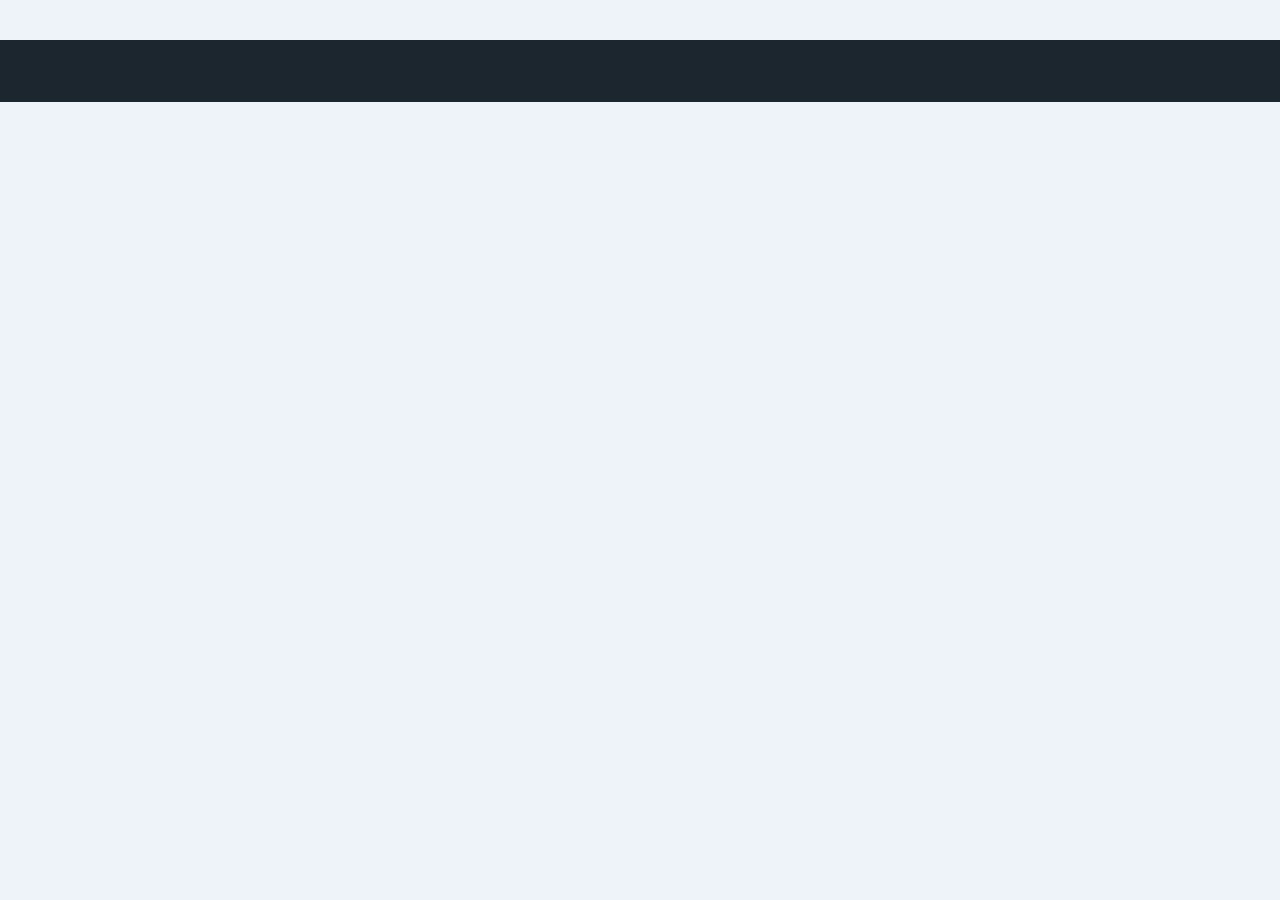
==== about.html @ c552fbfa "payapi-multi-page-web-site project" ====
<!DOCTYPE html>
<html lang="en">
  <head>
    <meta charset="UTF-8" />
    <meta name="viewport" content="width=device-width, initial-scale=1.0" />

    <link rel="icon" type="image/png" sizes="32x32" href="./img/favicon-32x32.png" />
    <!-- links bootstrap  -->
    <link rel="stylesheet" href="./libs/bootstrap-5.2.3-dist/css/bootstrap.min.css">
    <title>About Page | PayAPI Website </title>
    <!-- links main.css file -->
    <link rel="stylesheet" href="./css/main.css">
  </head>

  <body>
   
    <!-- SITE-HEADER -->
    <div class="site-header-hero">
      <header class="site-header"></header>
    </div>
    <!-- SITE-HEADER -->

    <!-- CONTACT-SECTION -->
    <section class="about"></section>
    <!-- CONTACT-SECTION -->

    <!-- SITE-FOOTER -->

    <footer class="site-footer">

    </footer>

    <!-- SITE-FOOTER -->
    <script src="./libs/bootstrap-5.2.3-dist/js/bootstrap.bundle.min.js"></script>

  </body>

</html>
---- css/main.css ----
@import url(./fonts.css);
/* Castom props */
:root {
  --Prymry-color: #ba4270;
  --Link-Water-White: #fbfcfe;
  --Juan-blue: #36536b;
  --Mirage-blue: #1b262f;
  --primry-hover: #da6d97;
  --primry-active: #ba4270;
  --light-juan-blue: #6c8294;
  --Public-Sans: "Public Sans";
  --DM-Serif-Display: "DM Serif Display";
  --bg-body: #edf3f8;
}
/* BTN */

.primary-btn {
  display: block;
  padding: 15px 25px;
  border-radius: 24px;
  background: var(--Prymry-color);
  box-shadow: 10px 10px 25px -10px rgba(54, 83, 107, 0.25);
  text-align: center;
  color: var(--Link-Water-White);
  font-family: "Public Sans";
  font-size: 15px;
  font-weight: 700;
  letter-spacing: -0.115px;
  width: max-content;
  transition: .4s;
}
.primary-btn:hover {
  background-color: var(--primry-hover);
  color: var(--Link-Water-White);
  cursor: pointer;
}
.primary-btn:active {
  opacity: 0.25;
} 

.secondary-btn {
  display: block;
  padding: 16px 32px;
  border-radius: 24px;
  border: 2px solid var(--Link-Water-White);
  text-align: center;
  font-family: var(--Public-Sans);
  font-weight: 700;
  font-size: 15px;
  letter-spacing: -0.115px;
  background-color: transparent;
  width: max-content;
  color: var(--Link-Water-White);
  transition: .4s;
}
.secondary-btn:hover {
  background-color: var(--Link-Water-White);
  color: var(--Mirage-blue);
  cursor: pointer;
}
.secondary-btn:active {
  opacity: 0.25;
  background-color: transparent;
  color: var(--Link-Water-White);
} 
.all-btn {
  display: block;
  padding: 15px 26px;
  border-radius: 24px;
  border: 1px solid #36536B;
  text-align: center;
  font-family: var(--Public-Sans);
  font-weight: 700;
  font-size: 15px;
  letter-spacing: -0.115px;
  background-color: var(--Link-Water-White);
  width: max-content;
  color: var(--Juan-blue);
  transition: .4s;
}
.all-btn:hover {
  background-color: var(--Juan-blue);
  color: var(--Link-Water-White);
  cursor: pointer;
}
.all-btn:active {
  opacity: 0.25;
  background-color: var(--Link-Water-White);
  color: var(--Juan-blue);
} 
.site-header-hero .btn{
 padding: 10px 20px;
}
.site-header-hero-content{
  display: flex;
  align-items: center;
  gap: 64px;
}
/* BTN */

/* GLOBAL STYL */
*{
  margin: 0;
  padding: 0;
  box-sizing: border-box;
}
a {
  text-decoration: none;
}
ul {
  list-style: none;
}

body {
  font-family: var(--DM-Serif-Display);
  background: #EDF3F8;
}
/* GLOBAL STYL */
.container {
  max-width: 1158px;
  width: 100%;
  padding-left: 24px;
  padding-right: 24px;
}
/* SITE-HEADER */
.site-header-hero {
}
.site-header {
  padding-top: 40px;
  display: flex;
  justify-content: center;
  align-items: center;
  
}

.site-header__wraper {
  /* padding-right: 64px; */

}
.site-header__logo {
}
.site-header__nav {
  width: 80%;
  display: flex;
  align-items: center;
 justify-content:space-between;

}
.nav-list {
 display: flex;
 align-items: center;
 justify-content: center;
 column-gap: 40px;
 padding: 0 !important;
 margin: 0 !important;
}
.nav-item {

}
.nav-link {
  color: #36536B;
  font-family: "Public Sans";
  font-size: 15px;
  font-weight: 700;
  opacity: 0.7;
}
.site-header__wraper{
  display: flex;
  align-items: center;
  justify-content: space-between;
  width: 100%;
}
/* SITE-HEADER */

/* SITE-HERO */
.site-hero{
  margin-top: 80px;
  margin-bottom: 75px;
}
.site-hero__title {
 color: var(--Juan-blue);
  font-size: 72px;
  /* font-size: calc(72 + 12 * (100vw / 1440)); */
  font-weight: 400;
  line-height: 72px;
  letter-spacing: -0.554px;
  padding-bottom: 35px; 
}
.site-hero__input {
  background-color: white;
  max-width: 445px;
  width: 100%;
  /* height: 48px; */
  border-radius: 24px;
  box-shadow: 10px 10px 25px -10px rgba(54, 83, 107, 0.25);
  padding-top: 0 !important;

}
.form-control{
  border: none;
  background-color: transparent;
  border-radius: 24px;
  font-family: "Public Sans";
  font-size: 15px;
  font-weight: 700;
} 

.site-hero__text {
  color: var(--light-juan-blue);
  font-family: "Public Sans";
  font-size: 15px;
  font-weight: 400;
  padding-top: 6px;
}
.site-hero__contact-us {
  color: #6C8294;
  font-family: "Public Sans";
  font-size: 15px;
  font-weight: 700;
  text-decoration-line: underline;
}
.site-hero__image {
  max-width: 780px;
  width: 100%;
  height: 760px;
  display: flex;
  justify-content: center;
  align-items: center;
 
}
.hero-foto{
  width: 233px;
  height: 465px;
  margin: 0 auto;
  display: block;
}
.hero-wrapper{
  display: flex;
  align-items: center;
  justify-content: space-between !important;
}
.site-menu__line{
  display: none;
  width: 50px;
  height: 3px;
  background-color: black;
}
.site-menu__bar{
  display: none;
}
/* SITE-HERO */

/* SITE-MAIN */
/* partner */
.partner {
  background-color: var(--Mirage-blue);
  width: 100%;
  height: 472px;
}
.partner-title {
  color: var(--Link-Water-White);
  font-family: "DM Serif Display";
  font-size: 48px;
  font-weight: 400;
  line-height: 56px; 
  letter-spacing: -0.369px;
  padding-top: 100px;
}
.partner-text {
  max-width: 445px;
  width: 100%;
  color: var(--Link-Water-White);
  font-family: "Public Sans";
  font-size: 15px;
  font-weight: 400;
  line-height: 28px; 
  opacity: 0.7;
  padding-top: 24px;
  padding-bottom: 32px;

}
.wraper {
  row-gap: 40px;
}
.btn{
  border-radius: 30px !important;
  margin-top: 0 !important;
}
/* partner */

/* how-use */

.the-first__section {
  display: flex;
  align-items: center;
  padding-top: 100px;

}
.how-use__desc{
  
}
.how-use__title {
  color: #36536B;
  font-size: 48px;
  font-weight: 400;
  line-height: 56px;
  letter-spacing: -0.369px;
  padding-bottom: 16px;
}
.how-use__text {
  max-width: 445px;
  width: 100%;
  color: #6C8294;
  font-family: "Public Sans";
  font-size: 15px;
  font-weight: 400;
  line-height: 28px; 
}
.implement-image{
  width: 600px;
  height: 450px;
  justify-content: space-between;
}

.row {
}
.the-second__section {
  display: flex;
  flex-direction: row-reverse;
  align-items: center;  
  justify-content: center;
}
.col-6 {
}
.simple-image {
  width:600px ;
  height: 550px;
  margin: 0 !important;
  padding: 0 !important;
}
.the-second__section--desc {
}
.how-use__title {

}
.how-use__text {
}
.text {

}
/* how-use */
.service {
  padding-top: 80px;
}
.card {
  background-color: transparent;
  border: unset;
  text-align: center;
  display: flex;
  justify-content: center;
  align-items: center;
}
.card-body {
  padding-top: 32px;
}
.card-title {
  padding-bottom: 10px;
  color: #36536B;
  font-family: "Public Sans";
  font-size: 18px;
  font-weight: 700;
  line-height: 25px;
  letter-spacing: -0.138px;
}
.card-text {
  color: #6C8294;
  text-align: center;
  font-family: "Public Sans";
  font-size: 15px;
  font-weight: 400;
  line-height: 25px;
  letter-spacing: -0.115px;
}

/* ready-to__strat */
.ready-wrapper {
  display: flex;
  align-items: center;
  justify-content: space-between;
  padding-top: 90px;
  padding-bottom: 96px;
}
/* SITE-MAIN */

/* PRICING */
.pricing {
  padding-top: 87px;
 
}
.container {
}
.pricing-title {
  color: #36536B;
  font-family: "DM Serif Display";
  font-size: 56px;
  font-weight: 400;
  line-height: 56px;
  letter-spacing: -0.431px;
}
.site-main {
}
.service {
}
.card-group {
}
.card {
}
.card-body {
  display: flex;
  flex-direction: column;
  align-items: start;
 text-align: start;
}
.card-title {
  color: #BA4270;
  font-family: "DM Serif Display";
  font-size: 32px;
  font-weight: 400;
  line-height: 40px; 
  letter-spacing: -0.246px;
}
.card-text {
  text-align: start;
  color: #6C8294;
  font-family: "Public Sans";
  font-size: 15px;
  font-weight: 400;
  line-height: 28px; 
}
.main-title__course {
  color: #36536B;
  font-family: "DM Serif Display";
  font-size: 56px;
  font-weight: 400;
  line-height: 72px; 
  letter-spacing: -0.431px;
}
.card-line {
  width: 350px;
  height: 1px;
  opacity: 0.25;
  background: #36536B;
  margin-top: 10px;
  margin-bottom: 15px;
}
.service-card__list {
}
.service-card__item {
  color: #36536B;
  font-family: "Public Sans";
  font-size: 16px;
  font-weight: 400;
  line-height: 28px;
}
.btn {
  margin-top: 10px;
}
.all-btn {
}

/* PRICING */









































/* SITE-FOOTER */
.site-footer {
  background-color: var(--Mirage-blue);
  padding-top: 31px;
  padding-bottom: 31px;
  
}
.footer-wrapper {
  width: 100%;
  display: flex;
  align-items: center;
  justify-content: space-between;
}
.footer-content {
  display: flex;
  align-items: center;
  gap: 64px;

}
.footer-list {
  display: flex;
  align-items: center;
  gap: 40px;
  padding: 0 !important;
  margin: 0 !important;
}
.footer-link {
  color: var(--Link-Water-White);
  font-family: "Public Sans";
  font-size: 15px;
  font-weight: 700;
  

}
.footer-link:hover {
  color: var(--Link-Water-White);
  opacity: 0.7;
}
.footer-link:active {
  color: var(--Link-Water-White);
  
}

/* SITE-FOOTER */
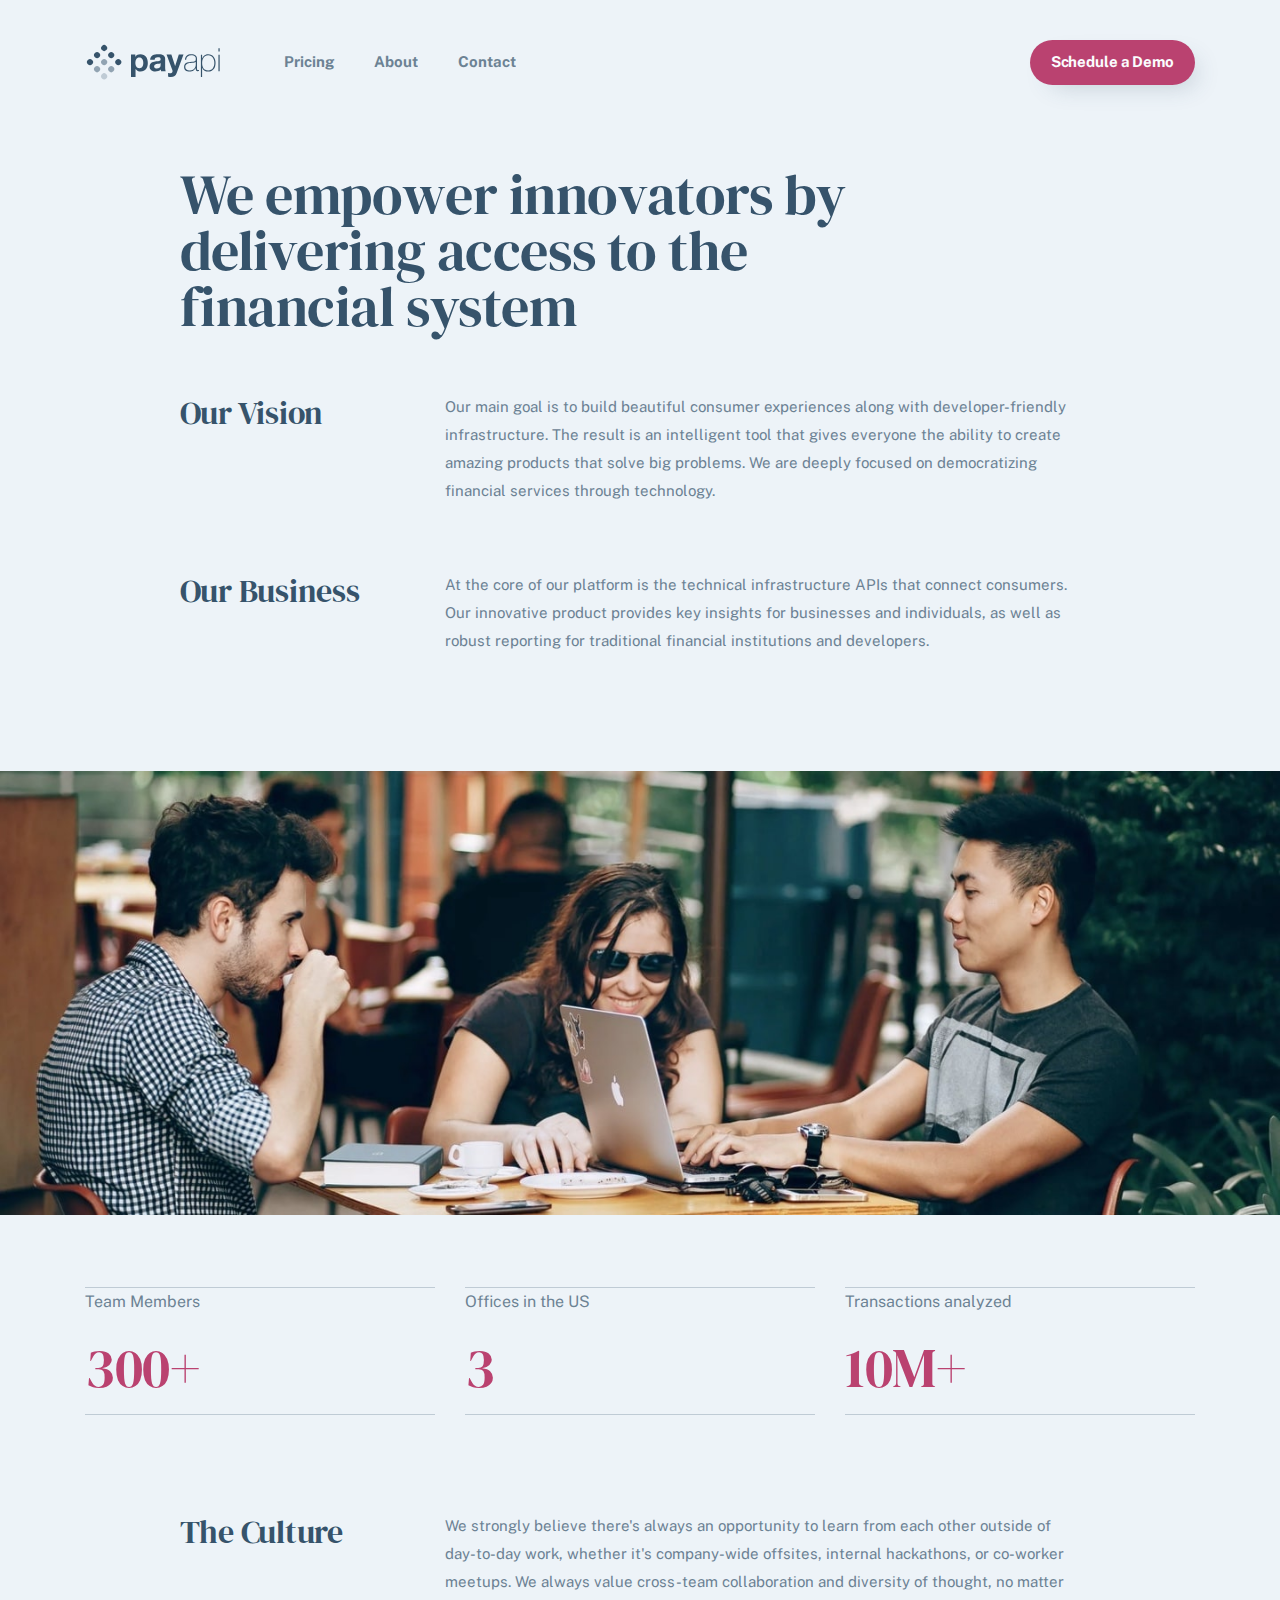
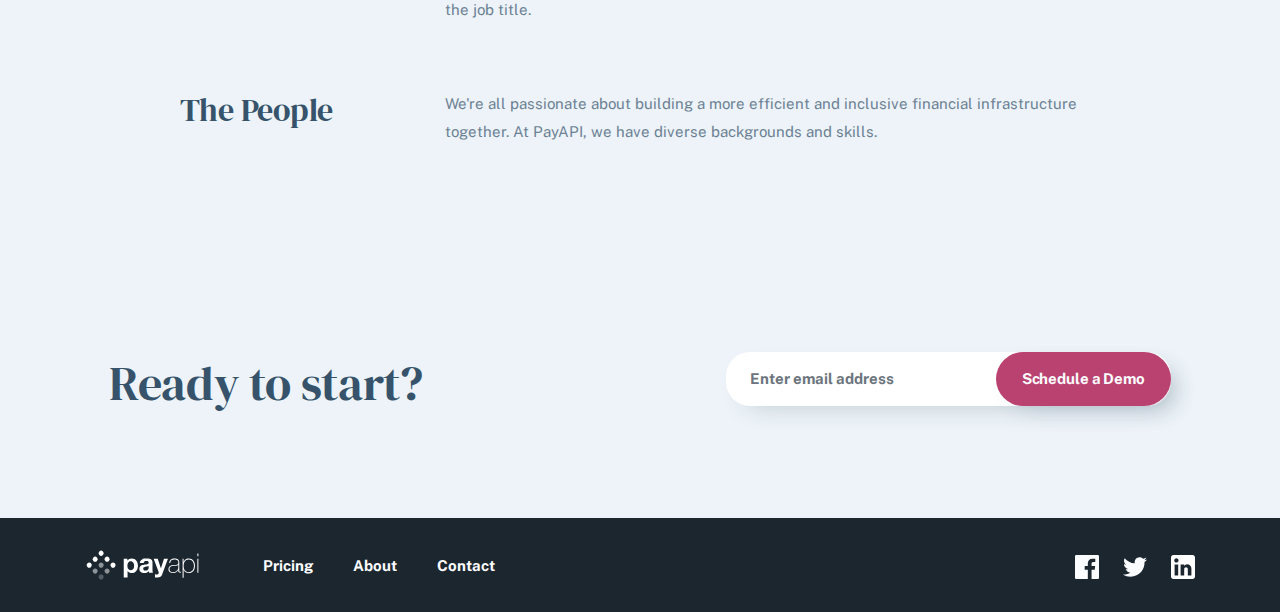
==== commit c67b3022: "site-about finish" ====
--- a/about.html
+++ b/about.html
@@ -16,18 +16,161 @@
    
     <!-- SITE-HEADER -->
     <div class="site-header-hero">
-      <header class="site-header"></header>
+      <div class="site-header">
+        <div class="container d-flex">
+          <div class="site-header__wraper">
+            <div class="site-header-hero-content">
+              <a href="./index.html" class="site-header__logo">
+                <img src="./img/home/desktop/site-header__log.svg" alt="">
+              </a>
+              <div class="site-header__nav">
+                <ul class="nav-list">
+                  <li class="nav-item">
+                    <a href="./pricing.html" class="nav-link">Pricing</a>
+                  </li>
+                  <li class="nav-item">
+                    <a href="./about.html" class="nav-link">About</a>
+                  </li>
+                  <li class="nav-item">
+                    <a href="./contact.html" class="nav-link">Contact</a>
+                  </li>
+                </ul>
+              </div> 
+            </div>
+            <a href="#!" class="btn primary-btn buttun">Schedule a Demo</a>
+            <div class="site-menu__bar">
+              <sapn class="site-menu__line"></sapn>
+            </div> 
+          </div>    
+        </div>
+      </div>  
     </div>
     <!-- SITE-HEADER -->
 
     <!-- CONTACT-SECTION -->
-    <section class="about"></section>
+    <section class="about">
+      <div class="container">
+        <div class="row">
+          <div class="col-1"></div>
+          <div class="col-11">
+            <div class="about-wrapper">
+              <h3 class="about-title">We empower innovators
+                by delivering access to the financial system</h3>
+                <div class="about-dec">
+                  <span class="about-text__bold">Our Vision</span>
+                  <p class="about-text">Our main goal is to build beautiful consumer experiences along with developer-friendly infrastructure. The result is an intelligent tool that gives everyone the ability to create amazing products that solve big problems. We are deeply focused on democratizing financial services through technology. </p>
+                </div>
+    
+                <div class="about-dec">
+                  <span class="about-text__bold">Our Business</span>
+                  <p class="about-text">At the core of our platform is the technical infrastructure APIs that connect consumers. Our innovative product provides key insights for businesses and individuals, as well as robust reporting for traditional financial institutions and developers. </p>
+                </div>
+            </div>
+          </div>
+        </div>
+      
+      </div>
+    </section>
     <!-- CONTACT-SECTION -->
 
+    <!-- SITE-MAIN -->
+    <main class="site-main">
+      <div class="site-main__image">
+        <img src="./img/about/desktop/image-team-members.jpg" alt="site-main--image" class="site-main__image">
+      </div>
+
+      <div class="container">
+        <div class=" card-group cards">
+          <div class="site-main__card">
+            <div class="site-main__card-line"></div>
+            <p class="site-main__text">Team Members</p>
+            <h2 class="site-main__title">300+</h2>
+            <div class="card-line"></div>
+          </div>
+          <div class="site-main__card">
+            <div class="site-main__card-line"></div>
+            <p class="site-main__text">Offices in the US</p>
+            <h2 class="site-main__title">3</h2>
+            <div class="card-line"></div>
+          </div>
+          <div class="site-main__card">
+            <div class="site-main__card-line"></div>
+            <p class="site-main__text">Transactions analyzed</p>
+            <h2 class="site-main__title">10M+</h2>
+            <div class="card-line"></div>
+          </div>
+        </div>
+
+        <div class="site-main__decs">
+          <div class="row">
+            <div class="col-1"></div>
+            <div class="col-11">
+              <div class="about-wrapper">
+                  <div class="about-dec">
+                    <span class="about-text__bold">The Culture</span>
+                    <p class="about-text">We strongly believe there's always an opportunity to learn from each other outside of day-to-day work, whether it's company-wide offsites, internal hackathons, or co-worker meetups. We always value cross-team collaboration and diversity of thought, no matter the job title.</p>
+                  </div>
+      
+                  <div class="about-dec">
+                    <span class="about-text__bold">The People</span>
+                    <p class="about-text">We're all passionate about building a more efficient and inclusive financial infrastructure together. At PayAPI, we have diverse backgrounds and skills. </p>
+                  </div>
+              </div>
+            </div>
+          </div>
+        </div>
+
+        
+      <div class="Ready-to__start">
+        <div class="container">
+          <div class="ready-wrapper">
+            <h2 class="ready-to__start--title">Ready to start?</h2>
+            <div class="input-group  mb-3 site-hero__input">
+              <input type="text" class="form-control ps-4" placeholder="Enter email address" aria-label="Recipient's username" 
+              aria-describedby="button-addon2">
+              <button class=" btn primary-btn border-btn " type="button" id="button-addon2">Schedule a Demo</button>
+            </div>
+          </div>        
+        </div>
+      </div>
+      </div>
+     
+    </main>
+
+
+    <!-- SITE-MAIN -->
+
     <!-- SITE-FOOTER -->
-
     <footer class="site-footer">
-
+      <div class="container d-flex align-items-center">       
+        <div class="footer-wrapper">
+          <div class="footer-content">
+            <a href="./index.html" class="footer-logo">
+              <img src="./img/home/desktop/dark-logo.svg" alt="footer-logo--image">
+            </a>
+            <ul class="footer-list">
+              <li class="footer-item">
+                <a href="./pricing.html" class="footer-link">Pricing</a>
+              </li>
+              <li class="footer-item">
+                <a href="./about.html" class="footer-link">About</a>
+              </li>
+              <li class="footer-item">
+                <a href="./contact.html" class="footer-link">Contact</a>
+              </li>
+            </ul>
+          </div>          
+          <div class="footer-icon">
+            <a href="#!" class="footer-icon__image">
+              <svg xmlns="http://www.w3.org/2000/svg" width="120" height="24" viewBox="0 0 120 24" fill="none">
+                <path d="M22.675 0H1.325C0.593 0 0 0.593 0 1.325V22.676C0 23.407 0.593 24 1.325 24H12.82V14.706H9.692V11.084H12.82V8.413C12.82 5.313 14.713 3.625 17.479 3.625C18.804 3.625 19.942 3.724 20.274 3.768V7.008L18.356 7.009C16.852 7.009 16.561 7.724 16.561 8.772V11.085H20.148L19.681 14.707H16.561V24H22.677C23.407 24 24 23.407 24 22.675V1.325C24 0.593 23.407 0 22.675 0Z" fill="#FBFCFE"/>
+                <path d="M72 4.55705C71.117 4.94905 70.168 5.21305 69.172 5.33205C70.189 4.72305 70.97 3.75805 71.337 2.60805C70.386 3.17205 69.332 3.58205 68.21 3.80305C67.313 2.84605 66.032 2.24805 64.616 2.24805C61.437 2.24805 59.101 5.21405 59.819 8.29305C55.728 8.08805 52.1 6.12805 49.671 3.14905C48.381 5.36205 49.002 8.25705 51.194 9.72305C50.388 9.69705 49.628 9.47605 48.965 9.10705C48.911 11.388 50.546 13.522 52.914 13.997C52.221 14.185 51.462 14.229 50.69 14.081C51.316 16.037 53.134 17.46 55.29 17.5C53.22 19.123 50.612 19.848 48 19.54C50.179 20.937 52.768 21.752 55.548 21.752C64.69 21.752 69.855 14.031 69.543 7.10605C70.505 6.41105 71.34 5.54405 72 4.55705Z" fill="#FBFCFE"/>
+                <path fill-rule="evenodd" clip-rule="evenodd" d="M98.4 0H117.6C118.92 0 120 1.08 120 2.4V21.6C120 22.92 118.92 24 117.6 24H98.4C97.08 24 96 22.92 96 21.6V2.4C96 1.08 97.08 0 98.4 0ZM99.6 20.4H103.2V9.6H99.6V20.4ZM101.4 7.56C100.2 7.56 99.24 6.6 99.24 5.4C99.24 4.2 100.2 3.24 101.4 3.24C102.6 3.24 103.56 4.2 103.56 5.4C103.56 6.6 102.6 7.56 101.4 7.56ZM112.8 20.4H116.4V13.56C116.4 11.28 114.48 9.36 112.2 9.36C111.12 9.36 109.8 10.08 109.2 11.04V9.6H105.6V20.4H109.2V14.04C109.2 13.08 110.04 12.24 111 12.24C111.96 12.24 112.8 13.08 112.8 14.04V20.4Z" fill="white"/>
+              </svg>
+            </a>       
+          </div>
+        </div>
+      </div>
     </footer>
 
     <!-- SITE-FOOTER -->
--- a/css/main.css
+++ b/css/main.css
@@ -180,7 +180,6 @@
 .site-hero__title {
  color: var(--Juan-blue);
   font-size: 72px;
-  /* font-size: calc(72 + 12 * (100vw / 1440)); */
   font-weight: 400;
   line-height: 72px;
   letter-spacing: -0.554px;
@@ -255,7 +254,7 @@
 .partner {
   background-color: var(--Mirage-blue);
   width: 100%;
-  height: 472px;
+  height: 100%;
 }
 .partner-title {
   color: var(--Link-Water-White);
@@ -279,8 +278,11 @@
   padding-bottom: 32px;
 
 }
-.wraper {
+.wrapper{
+  display: flex;
   row-gap: 40px;
+  padding-bottom: 100px;
+ 
 }
 .btn{
   border-radius: 30px !important;
@@ -338,6 +340,8 @@
   margin: 0 !important;
   padding: 0 !important;
 }
+
+
 .the-second__section--desc {
 }
 .how-use__title {
@@ -360,10 +364,13 @@
   justify-content: center;
   align-items: center;
 }
-.card-body {
+.service__card-body {
   padding-top: 32px;
-}
-.card-title {
+  display: flex;
+  flex-direction: column;
+  align-items: center;
+}
+.service__card-title {
   padding-bottom: 10px;
   color: #36536B;
   font-family: "Public Sans";
@@ -372,7 +379,7 @@
   line-height: 25px;
   letter-spacing: -0.138px;
 }
-.card-text {
+.service__card-text {
   color: #6C8294;
   text-align: center;
   font-family: "Public Sans";
@@ -390,6 +397,14 @@
   padding-top: 90px;
   padding-bottom: 96px;
 }
+.ready-to__start--title {
+  color: #36536B;
+  font-family: "DM Serif Display";
+  font-size: 48px;
+  font-weight: 400;
+  line-height: 56px; 
+  letter-spacing: -0.369px;
+  }
 /* SITE-MAIN */
 
 /* PRICING */
@@ -419,15 +434,17 @@
   display: flex;
   flex-direction: column;
   align-items: start;
- text-align: start;
+  text-align: start;
 }
 .card-title {
-  color: #BA4270;
+  color: #36536B;
   font-family: "DM Serif Display";
   font-size: 32px;
   font-weight: 400;
   line-height: 40px; 
   letter-spacing: -0.246px;
+  text-align: center;
+  margin: auto;
 }
 .card-text {
   text-align: start;
@@ -436,6 +453,7 @@
   font-size: 15px;
   font-weight: 400;
   line-height: 28px; 
+  text-align: center;
 }
 .main-title__course {
   color: #36536B;
@@ -471,6 +489,96 @@
 /* PRICING */
 
 
+/* ABOUT */
+.about {
+}
+.container {
+}
+.about-wrapper {
+  padding-top: 82px;
+  display: flex;
+  flex-direction: column;
+  row-gap: 50px;
+  margin-bottom: 100px;
+
+ 
+}
+.about-title {
+  width:730px;
+  color: #36536B;
+  font-family: "DM Serif Display";
+  font-size: 56px;
+  font-weight: 400;
+  line-height: 56px; 
+  letter-spacing: -0.431px;
+  
+}
+.about-dec {
+  display: flex;
+  gap: 10px;
+}
+.about-text__bold {
+  width: 255px;
+  color: #36536B;
+  font-family: "DM Serif Display";
+  font-size: 32px;
+  font-weight: 400;
+  line-height: 40px; 
+  letter-spacing: -0.246px;
+}
+.about-text {
+  width: 635px;
+  color: #6C8294;
+  font-family: "Public Sans";
+  font-size: 15px;
+  font-weight: 400;
+  line-height: 28px; 
+}
+.site-main__image {
+  max-width: 1440px;
+  width: 100%;
+}
+
+.site-main__image {
+  width: 100%;
+  margin: auto;
+}
+
+.cards {
+  display: flex;
+  margin-top: 72px;
+  gap: 30px;
+}
+.site-main__card {
+
+
+
+}
+.site-main__card-line {
+  width: 350px;
+  height: 1px;
+  opacity: 0.25;
+  background: #36536B;
+}
+.site-main__text {
+  color: #36536B;
+  font-family: "Public Sans";
+  font-size: 16px;
+  font-weight: 400;
+  line-height: 28px; 
+  opacity: 0.7;
+}
+.site-main__title {
+  color: #BA4270;
+  font-family: "DM Serif Display";
+  font-size: 56px;
+  font-weight: 400;
+  line-height: 72px;
+  letter-spacing: -0.431px;
+
+}
+
+/* ABOUT */
 
 
 
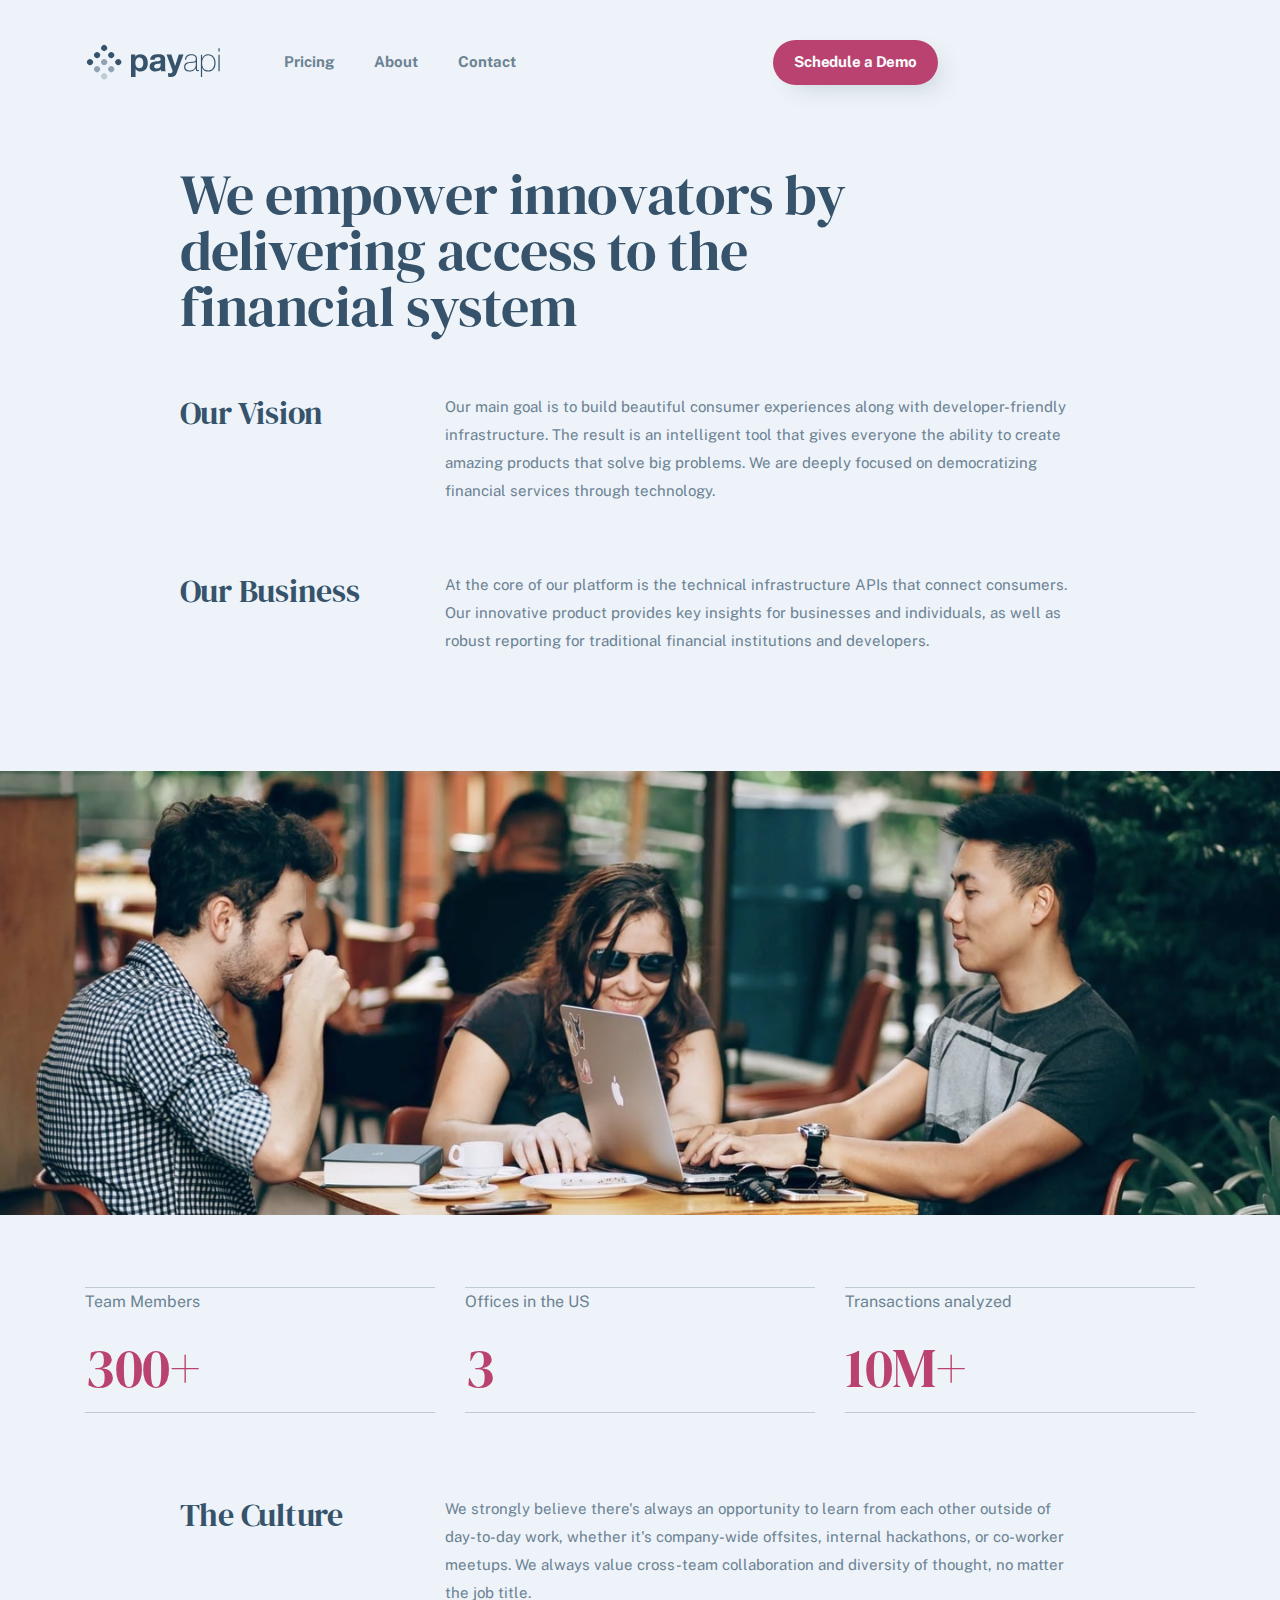
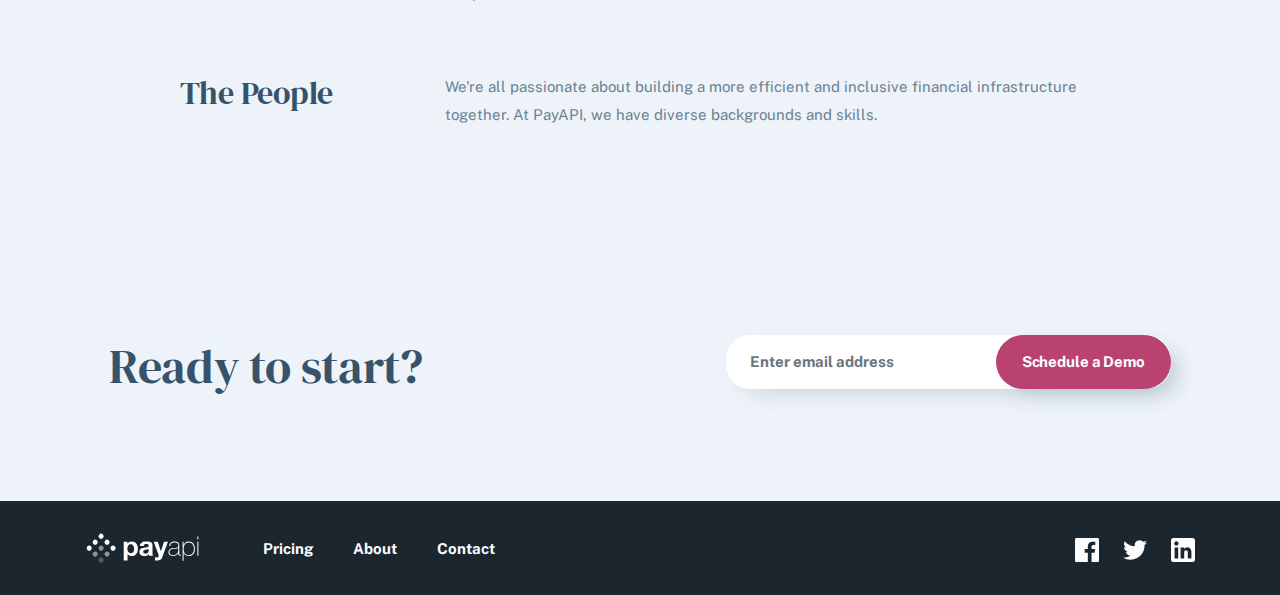
==== commit d4d29ecd: "about- media finish" ====
--- a/about.html
+++ b/about.html
@@ -10,6 +10,7 @@
     <title>About Page | PayAPI Website </title>
     <!-- links main.css file -->
     <link rel="stylesheet" href="./css/main.css">
+    <link rel="stylesheet" href="./css/media.css">
   </head>
 
   <body>
@@ -80,24 +81,24 @@
       </div>
 
       <div class="container">
-        <div class=" card-group cards">
+        <div class="  cards">
           <div class="site-main__card">
             <div class="site-main__card-line"></div>
             <p class="site-main__text">Team Members</p>
             <h2 class="site-main__title">300+</h2>
-            <div class="card-line"></div>
+            <div class="site-main__card-line"></div>
           </div>
           <div class="site-main__card">
             <div class="site-main__card-line"></div>
             <p class="site-main__text">Offices in the US</p>
             <h2 class="site-main__title">3</h2>
-            <div class="card-line"></div>
+            <div class="site-main__card-line"></div>
           </div>
           <div class="site-main__card">
             <div class="site-main__card-line"></div>
             <p class="site-main__text">Transactions analyzed</p>
             <h2 class="site-main__title">10M+</h2>
-            <div class="card-line"></div>
+            <div class="site-main__card-line"></div>
           </div>
         </div>
 
--- a/css/main.css
+++ b/css/main.css
@@ -123,8 +123,7 @@
   padding-right: 24px;
 }
 /* SITE-HEADER */
-.site-header-hero {
-}
+
 .site-header {
   padding-top: 40px;
   display: flex;
@@ -137,8 +136,7 @@
   /* padding-right: 64px; */
 
 }
-.site-header__logo {
-}
+
 .site-header__nav {
   width: 80%;
   display: flex;
@@ -154,9 +152,6 @@
  padding: 0 !important;
  margin: 0 !important;
 }
-.nav-item {
-
-}
 .nav-link {
   color: #36536B;
   font-family: "Public Sans";
@@ -238,7 +233,7 @@
   align-items: center;
   justify-content: space-between !important;
 }
-.site-menu__line{
+/* .site-menu__line{
   display: none;
   width: 50px;
   height: 3px;
@@ -246,7 +241,7 @@
 }
 .site-menu__bar{
   display: none;
-}
+} */
 /* SITE-HERO */
 
 /* SITE-MAIN */
@@ -341,17 +336,6 @@
   padding: 0 !important;
 }
 
-
-.the-second__section--desc {
-}
-.how-use__title {
-
-}
-.how-use__text {
-}
-.text {
-
-}
 /* how-use */
 .service {
   padding-top: 80px;
@@ -549,11 +533,7 @@
   margin-top: 72px;
   gap: 30px;
 }
-.site-main__card {
-
-
-
-}
+
 .site-main__card-line {
   width: 350px;
   height: 1px;
@@ -579,6 +559,87 @@
 }
 
 /* ABOUT */
+
+/* CONTACT */
+
+.hero-title--contact_title {
+  max-width: 730px;
+  width: 100%;
+  color: #36536B;
+  font-family: "DM Serif Display";
+  font-size: 56px;
+  font-weight: 400;
+  line-height: 56px; 
+  letter-spacing: -0.431px;
+  padding-top: 82px;
+}
+.content {
+  width: 445px;
+  height: 1px;
+  opacity: 0.5;
+  background: #36536B;
+}
+.input-text {
+  display: flex;
+  gap: 26px;
+  margin-top: 24px;
+}
+.img {
+  width: 24px;
+  height: 24px;
+  opacity: 0.25;
+  background: #36536B;
+
+}
+.input_text {
+  color: #36536B;
+  font-family: "Public Sans";
+  font-size: 15px;
+  font-weight: 400;
+  line-height: 25px;
+  letter-spacing: -0.115px;
+}
+.title {
+  color: #36536B;
+  font-family: "DM Serif Display";
+  font-size: 24px;
+  font-weight: 400;
+  line-height: 32px; 
+  letter-spacing: -0.185px;
+}
+.contact-icon-title {
+  color: #36536B;
+  font-family: "DM Serif Display";
+  font-size: 24px;
+  font-weight: 400;
+  line-height: 32px; 
+  letter-spacing: -0.185px;
+  opacity: 0.75;
+}
+.contact-wrapper {
+  display: flex;
+  flex-direction: column;
+  justify-content: center;
+  gap: 35px;
+
+}
+.contact_icons {
+  display: flex;
+  flex-direction: column;
+  gap: 40px;
+  
+}
+.icons-group-1 {
+  display: flex;
+  align-items: center;
+  gap: 62px;
+}
+.icons-group-2 {
+  display: flex;
+  align-items: center;
+  gap: 86px;
+}
+/* CONTACT */
 
 
 
--- a/css/media.css
+++ b/css/media.css
@@ -0,0 +1,285 @@
+@media(max-width:720px){
+    .site-header__nav{
+        display: none;
+    }
+     .buttun{
+        display: none;
+    }
+    .site-menu__bar{
+        display: block;
+        position: relative;
+    }
+    .site-menu__line{
+        display: block;
+        width: 50px;
+        height: 3px;
+        background-color: black;
+        
+    }
+    .site-menu__line::after {
+        width: 50px;
+        height: 3px;
+        background-color: black;
+        position: absolute;
+    }
+    .site-menu__line::before {
+        display: block;
+        width: 50px;
+        height: 3px;
+        background-color: black;
+        position: absolute;
+    }
+    
+}
+@media(max-width:768px){
+    .container {
+        padding-left: 40px;
+        padding-right: 40px;
+    }
+    .col-6 {
+        width: 100%;
+    }
+    .site-hero__title { 
+        margin: auto;
+        max-width: 573px;
+        width: 100%;    
+        text-align: center;   
+        font-size: 48px;
+        line-height: 56px;
+        letter-spacing: -0.369px;
+    }
+    .input-group {
+        margin: auto;
+    }
+    .site-hero__text {
+        text-align: center;
+    }
+    .hero-wrapper {
+         flex-direction: column-reverse;
+         gap: 50px;
+                    
+    }
+    .wrapper {
+        display: flex;
+        row-gap: 40px;
+        flex-direction: column-reverse;
+        padding-top: 95px;
+    }
+    .company-image {
+        width: 80%;
+        padding-bottom:unset;
+    }
+    .partner-title {
+       text-align: center;
+    }
+    .partner-text {
+        margin: auto;
+        text-align: center;
+    }
+    .about-btn {
+        margin: auto;
+    }
+    .the-first__section {
+        flex-direction: column;
+        margin: auto;
+       
+    }
+    .implement-image {
+         width: auto;
+         padding-left: 0px;
+         padding-right: 0px;
+    
+    }
+    .how-use__desc {
+        text-align: center;
+        padding-bottom: 100px;
+    }
+   .how-use__text {
+    max-width: 573px;
+    width: 100%;
+    margin: auto;
+    text-align: center;
+   }    
+     .the-second__section {
+        flex-direction: column;
+    }
+    .how-use__title {
+        text-align: center;
+    }
+  
+    .service__card-body {
+        align-items: center;
+        
+    }
+    .service__card-text  {
+        max-width: 223px;
+        width: 100%;
+        margin: auto;
+        
+    }
+    .pricing-title {
+        text-align: center;
+        font-size: 48px;
+    }
+    .card-title {
+        font-size: 24px;
+    }
+    .card-text {
+        width: 223px;
+        text-align: center;
+    }
+    .main-title__course {
+        font-size: 48px;
+    }
+    .card-line {
+        width: 223px;
+        height: 1px;
+        margin-bottom: 20px; 
+      }
+      .ready-wrapper {
+        flex-direction: column;
+        row-gap: 40px;
+      }
+      .ready-to__start--title {
+
+      }
+      /* ABOUT */
+      .about-title {
+        max-width: 573px;
+        width: 100%;
+        font-size: 48px;
+        text-align: center;
+        margin: auto;
+      }     
+      .col-1 {
+        display: none;
+      }
+      .site-main__text {
+        display: none;
+      }
+      .cards {
+        gap: 10px;
+      }
+      .site-main__card-line {
+        width: 223px;
+      }
+      .about-dec {
+        gap: 15px;
+      }
+      .about-text {
+       max-width: 456px;
+       width: 100%;
+      }
+      .about-text__bold {
+        width: 253px;
+      }
+      .col-11 {
+        width: unset;
+      }
+      .about-wrapper {
+        margin-bottom: unset;
+      }
+      .ready-wrapper {
+        padding-top: 72px;
+      }
+     
+      /* ABOUT */
+    
+
+
+}
+@media(max-width:576px){
+    .container {
+        padding-left: 24px;
+        padding-right: 24px;
+    }
+    .the-second__section
+    .site-hero__title {
+        width: 327px;
+        text-align: center;
+        font-size: 32px;
+        font-weight: 400;
+        line-height: 36px; 
+        letter-spacing: -0.246px;
+    }
+    .site-hero__text {
+        text-align: center;
+    }
+    .company-image {
+        padding-bottom: 45px;
+ 
+    }
+    .partner-title {
+        width: 100%;
+        font-size: 32px;
+        font-weight: 400;
+        line-height: 36px; 
+        letter-spacing: -0.246x;
+        padding-top: unset;
+      }
+      .partner-text {
+        width: unset;
+        text-align: center;
+      }
+      .about-btn {
+        margin: auto;
+      }
+      .col-6 {
+        width: 100%;
+    }
+   
+    .implement-image {
+        max-width: 328px;  
+        width: 100%;
+        padding: 0 !important;
+   }
+   .simple-image {
+    width: 328px;
+   }
+
+
+
+
+
+
+
+    .pricing-title {
+       
+    }
+    .service {
+        padding-top: unset;
+    }
+ 
+    .card-text {
+        width: 155px;
+        text-align: center;
+    }
+    .main-title__course {
+        font-size: 38px;
+    }
+    .card-line {
+        width: 150px;
+        height: 1px;
+        margin-bottom: 20px; 
+      }
+      .footer-wrapper {
+        flex-direction: column;
+        row-gap: 39px;
+      }
+      .footer-content {
+        flex-direction: column;
+      }
+      .footer-list {
+        flex-direction: column;
+        
+      }
+    
+}
+@media(max-width:375px){
+    .ready-to__start--title {
+        font-size: 22px;
+        line-height: 36px;
+        letter-spacing: -0.246px;
+        text-align: center;
+    }
+}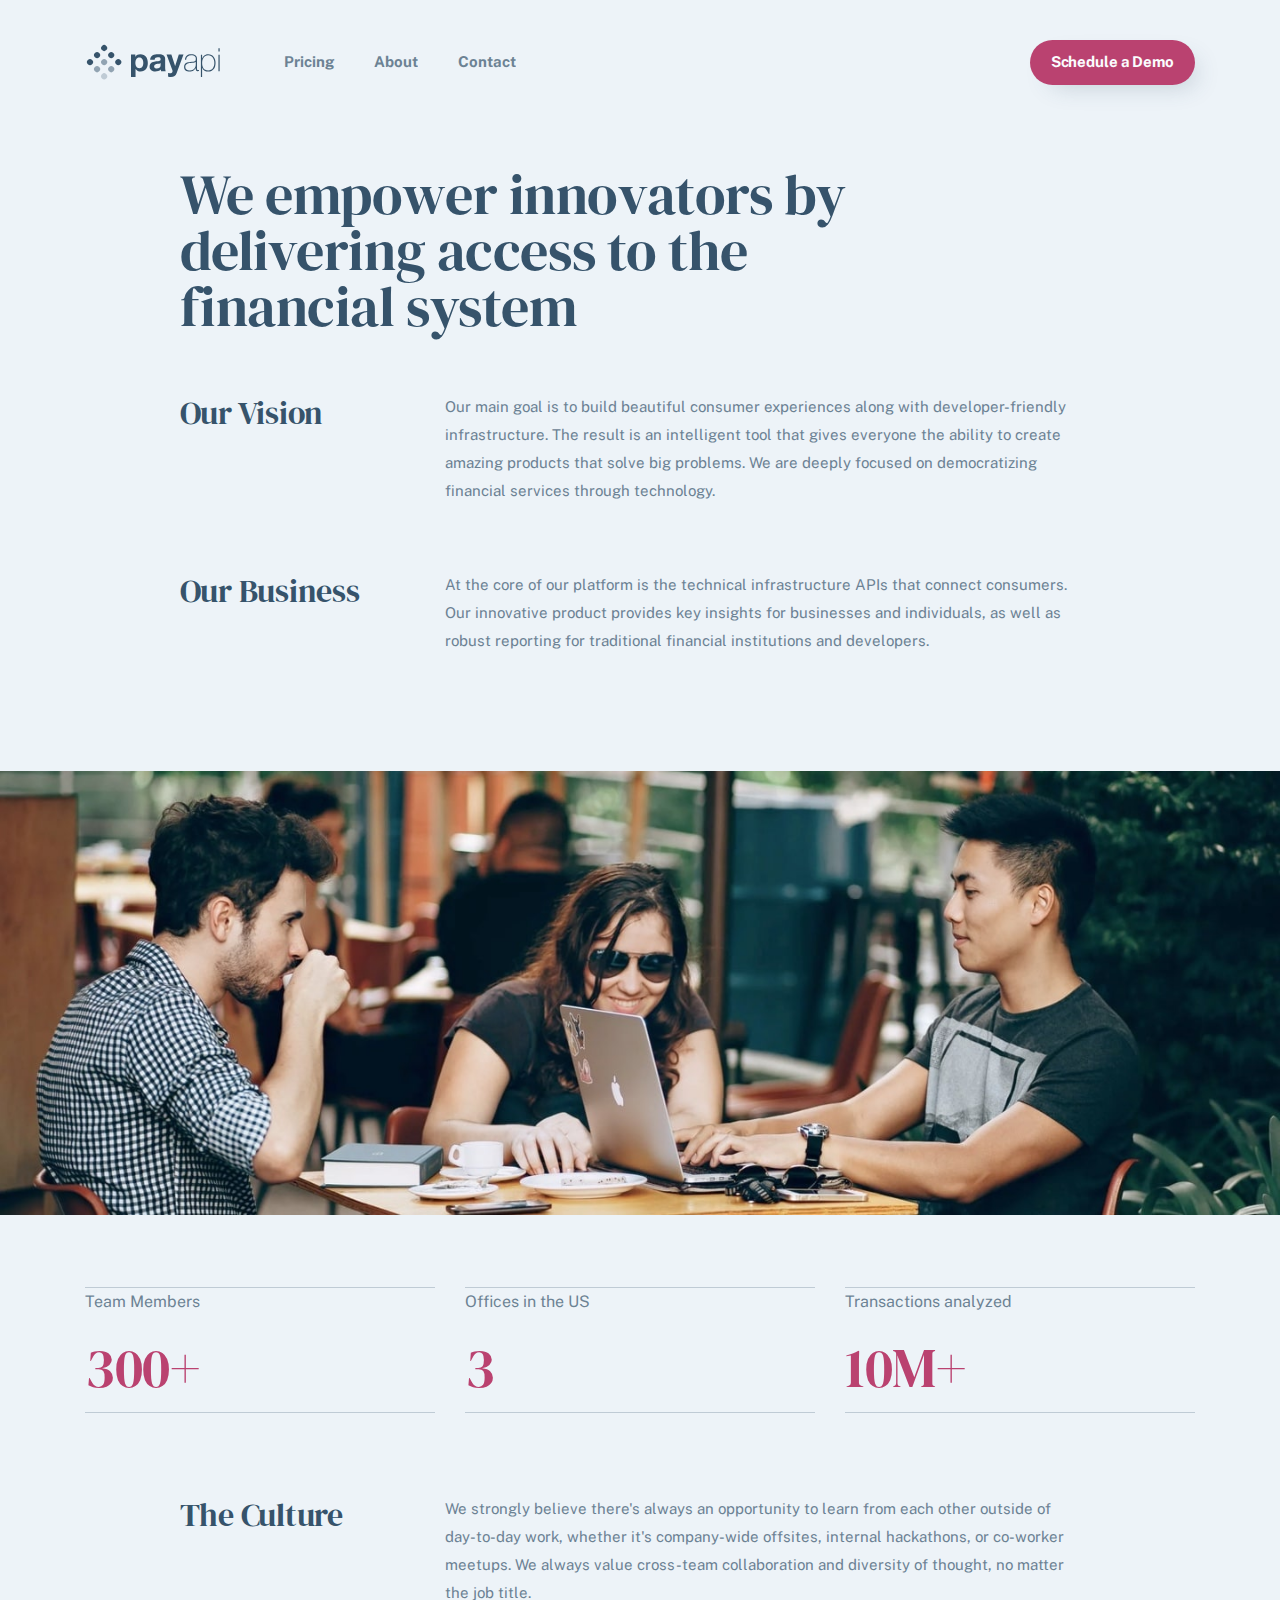
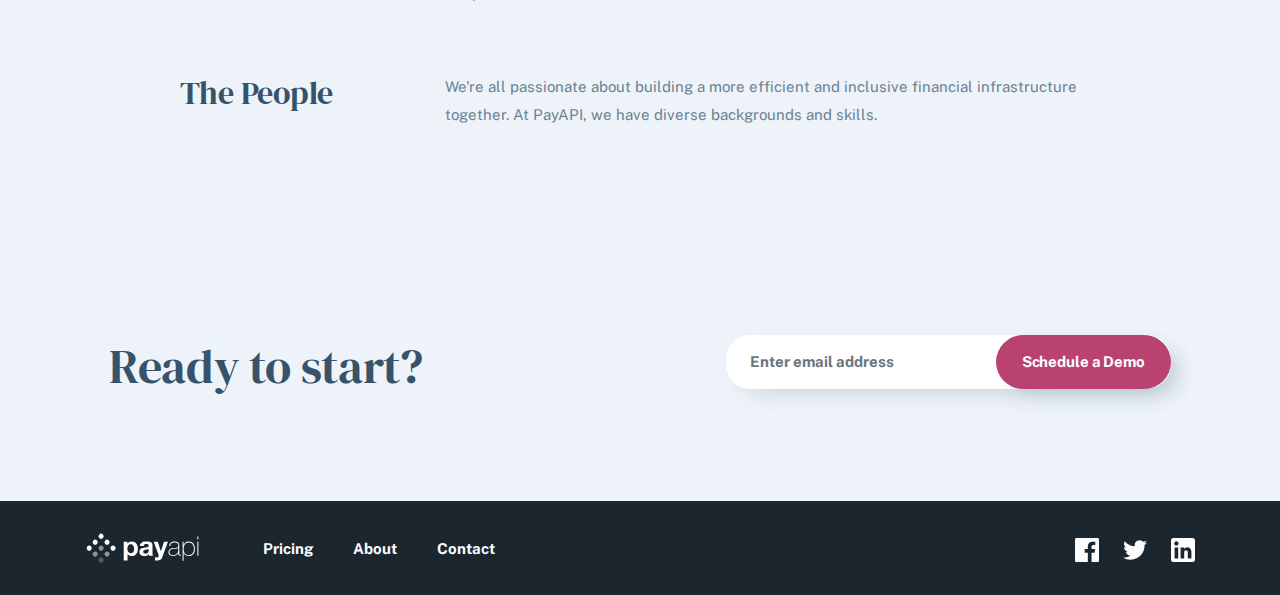
==== commit 3b353b31: "add media finish" ====
--- a/about.html
+++ b/about.html
@@ -18,7 +18,7 @@
     <!-- SITE-HEADER -->
     <div class="site-header-hero">
       <div class="site-header">
-        <div class="container d-flex">
+        <div class="container ">
           <div class="site-header__wraper">
             <div class="site-header-hero-content">
               <a href="./index.html" class="site-header__logo">
@@ -81,9 +81,9 @@
       </div>
 
       <div class="container">
-        <div class="  cards">
+        <div class="cards">
           <div class="site-main__card">
-            <div class="site-main__card-line"></div>
+            <div class="site-main__card-line separately"></div>
             <p class="site-main__text">Team Members</p>
             <h2 class="site-main__title">300+</h2>
             <div class="site-main__card-line"></div>
@@ -98,7 +98,7 @@
             <div class="site-main__card-line"></div>
             <p class="site-main__text">Transactions analyzed</p>
             <h2 class="site-main__title">10M+</h2>
-            <div class="site-main__card-line"></div>
+            <div class="site-main__card-line separately"></div>
           </div>
         </div>
 
@@ -125,7 +125,7 @@
       <div class="Ready-to__start">
         <div class="container">
           <div class="ready-wrapper">
-            <h2 class="ready-to__start--title">Ready to start?</h2>
+            <h2 class="ready-to__start--title ">Ready to start?</h2>
             <div class="input-group  mb-3 site-hero__input">
               <input type="text" class="form-control ps-4" placeholder="Enter email address" aria-label="Recipient's username" 
               aria-describedby="button-addon2">
--- a/css/main.css
+++ b/css/main.css
@@ -65,7 +65,7 @@
 } 
 .all-btn {
   display: block;
-  padding: 15px 26px;
+  padding: 15px 35px;
   border-radius: 24px;
   border: 1px solid #36536B;
   text-align: center;
@@ -125,17 +125,17 @@
 /* SITE-HEADER */
 
 .site-header {
-  padding-top: 40px;
-  display: flex;
-  justify-content: center;
-  align-items: center;
-  
-}
-
-.site-header__wraper {
-  /* padding-right: 64px; */
-
-}
+  padding-top: 40px; 
+
+}
+.site-header__wraper{
+  display: flex;
+  align-items: center;
+  justify-content: space-between;
+  max-width: 1158px;
+  width: 100%;
+}
+
 
 .site-header__nav {
   width: 80%;
@@ -159,12 +159,7 @@
   font-weight: 700;
   opacity: 0.7;
 }
-.site-header__wraper{
-  display: flex;
-  align-items: center;
-  justify-content: space-between;
-  width: 100%;
-}
+
 /* SITE-HEADER */
 
 /* SITE-HERO */
@@ -313,6 +308,8 @@
   font-weight: 400;
   line-height: 28px; 
 }
+ .how-use--image {}
+ 
 .implement-image{
   width: 600px;
   height: 450px;
@@ -406,14 +403,7 @@
   line-height: 56px;
   letter-spacing: -0.431px;
 }
-.site-main {
-}
-.service {
-}
-.card-group {
-}
-.card {
-}
+
 .card-body {
   display: flex;
   flex-direction: column;
@@ -484,7 +474,6 @@
   flex-direction: column;
   row-gap: 50px;
   margin-bottom: 100px;
-
  
 }
 .about-title {
@@ -729,3 +718,24 @@
 
 
 
+.form-demo-input{
+  padding: 15px 20px;
+  border-top-left-radius: 30px;
+  border-bottom-left-radius: 30px;
+  outline: none;
+  border: none;
+  font-family: "Public Sans";
+  font-weight: bold;
+}
+.form-wrapper{
+ border-radius: 30px;
+  display: flex;
+  align-items: center;
+  background-color: white;
+}
+.btn33{
+  border: none;
+}
+.site-menu__bar{
+  display: none;
+}--- a/css/media.css
+++ b/css/media.css
@@ -84,11 +84,22 @@
         margin: auto;
        
     }
+    .how-use--image {
+        display: flex;
+        align-items: center;
+        justify-content: center;
+    }
     .implement-image {
-         width: auto;
-         padding-left: 0px;
-         padding-right: 0px;
+      width: 100%;
+      height: 100%;
+      /* margin-left: 80px; */
     
+    }
+    .simple-image {
+      width: 100%;
+      height: 100%;
+      padding-right:100px;
+      text-align: center;
     }
     .how-use__desc {
         text-align: center;
@@ -185,6 +196,49 @@
      
       /* ABOUT */
     
+      /* CONTACT */
+      .hero-title--contact_title {
+        width: 573px;
+        font-size: 48px;
+        letter-spacing: -0.369px;
+        text-align: center;
+        margin: auto;
+      }
+      .contact-input__wrapper {
+        display: flex;
+        flex-direction: column;
+      }
+      .input-section {
+        display: flex;
+        flex-direction: column;
+       justify-content: center;
+      }
+      .col-md-6 {
+        width: 100%;
+        margin: auto;
+      }
+      .form-control {
+       opacity: .6;
+      }
+      .content {
+        width: 445px;
+        margin: auto;
+      }
+      .input-text {
+        margin-top: 26px;
+      }
+      .contact-wrapper {
+        margin-top: 64px;
+      }
+      .contact-icon-title {
+        width: 445px;
+        margin: auto;
+        text-align: center;
+      }
+      .contact_icons {
+        margin: auto;
+      }
+      /* CONTACT */
 
 
 }
@@ -229,12 +283,13 @@
     }
    
     .implement-image {
-        max-width: 328px;  
-        width: 100%;
+        /* max-width: 328px;   */
+        /* width: 100%; */
         padding: 0 !important;
    }
    .simple-image {
-    width: 328px;
+    /* width: 400px;
+    height: 250px; */
    }
 
 
@@ -273,13 +328,165 @@
         flex-direction: column;
         
       }
+
+      /* ABOUT */
+      .about-title {
+        max-width: 327px;
+        width: 100%;
+        font-size: 32px;
+        line-height: 36px; 
+        letter-spacing: -0.246px;
+      } 
+      .about-wrapper {
+        padding-top: 48px;
+        padding-bottom: 40px;
+        
+      }
+      .about-dec {
+        flex-direction: column;
+        justify-content: center;
+        align-items: center;
+        text-align: center;
+      }
+      .about-title {
+        text-align: center;
+        margin: auto;
+      }
+      .col-11 {
+        width: 100%;
+      }
+      .site-main__text {
+        display: block;
+      }
+      .about-text__bold {
+        margin: auto;
+      }
+      .about-text {
+        margin: auto;
+      }
+      .cards {
+        flex-direction: column;
+        justify-content: center;
+        align-items: center;
+        margin-top: 48px;
+      }
+      .site-main__card-line {
+        width: 223px;
+      }
+      .site-main__card-line {
+        display: unset;
+      }
+      .separately {
+        display: block;
+      }
+      .site-main__card {
+        text-align: center;
+      }
+      /* ABOUT */
+
+        
+      /* CONTACT */
+      .hero-title--contact_title {
+        width: 327px;
+        font-size: 32px;
+        line-height: 36px;
+        letter-spacing: -0.246px;
+        text-align: center;
+        margin: auto;
+        padding-top: 48px;
+        padding-bottom: 40px;
+      }
+      .contact-input__wrapper {
+        display: flex;
+        flex-direction: column;
+      }
+      .input-section {
+        display: flex;
+        flex-direction: column;
+       justify-content: center;
+      }
+      .col-md-6 {
+        width: 100%;
+        margin: auto;
+      }
+      .form-control {
+        text-align:center;
+      }
+      .content {
+        width: 445px;
+        margin: auto;
+        opacity: 0.5;
+        background: #36536B;
+      }
+      .input-text {
+        margin-top: 26px;
+      }
+      .contact-wrapper {
+        margin-top: 64px;
+      }
+      .contact-icon-title {
+        width: 445px;
+        margin: auto;
+        text-align: center;
+      }
+      .contact_icons {
+        flex-direction:unset;
+        margin: auto;
+        width: 100%;
     
+      }
+      .icons-group-1 {
+        display: flex;
+        flex-wrap: wrap;
+        margin: auto;
+
+      }
+      .icons-group-2 {
+        display: flex;
+        flex-wrap: wrap;
+        margin: auto;
+        
+      }
+      /* CONTACT */
+    .input-group{
+      display: flex !important;
+      flex-direction: column !important;
+      gap: 10px;
+    }
+    .form-wrapper{
+      flex-direction: column;
+      gap: 10px;
+      border-radius: 1px;
+      width: 100%;
+      border-radius: 20px;
+    }
+    .form-demo-input{
+      border: 2px solid black;
+      border-radius: 20px;
+      width: 100%;
+    }
+    .btn33{
+      width: 100%;
+    }
 }
 @media(max-width:375px){
-    .ready-to__start--title {
-        font-size: 22px;
+    .title {
+        max-width: 328px;
+        width: 100%;
+        font-size: 32px;
+        font-weight: 400;
         line-height: 36px;
         letter-spacing: -0.246px;
-        text-align: center;
-    }
+    }
+  .site-hero__input {
+
+  }
+  .Ready-to__start {
+    width: 100%;
+  }
+ 
+
+
+ 
+
 }